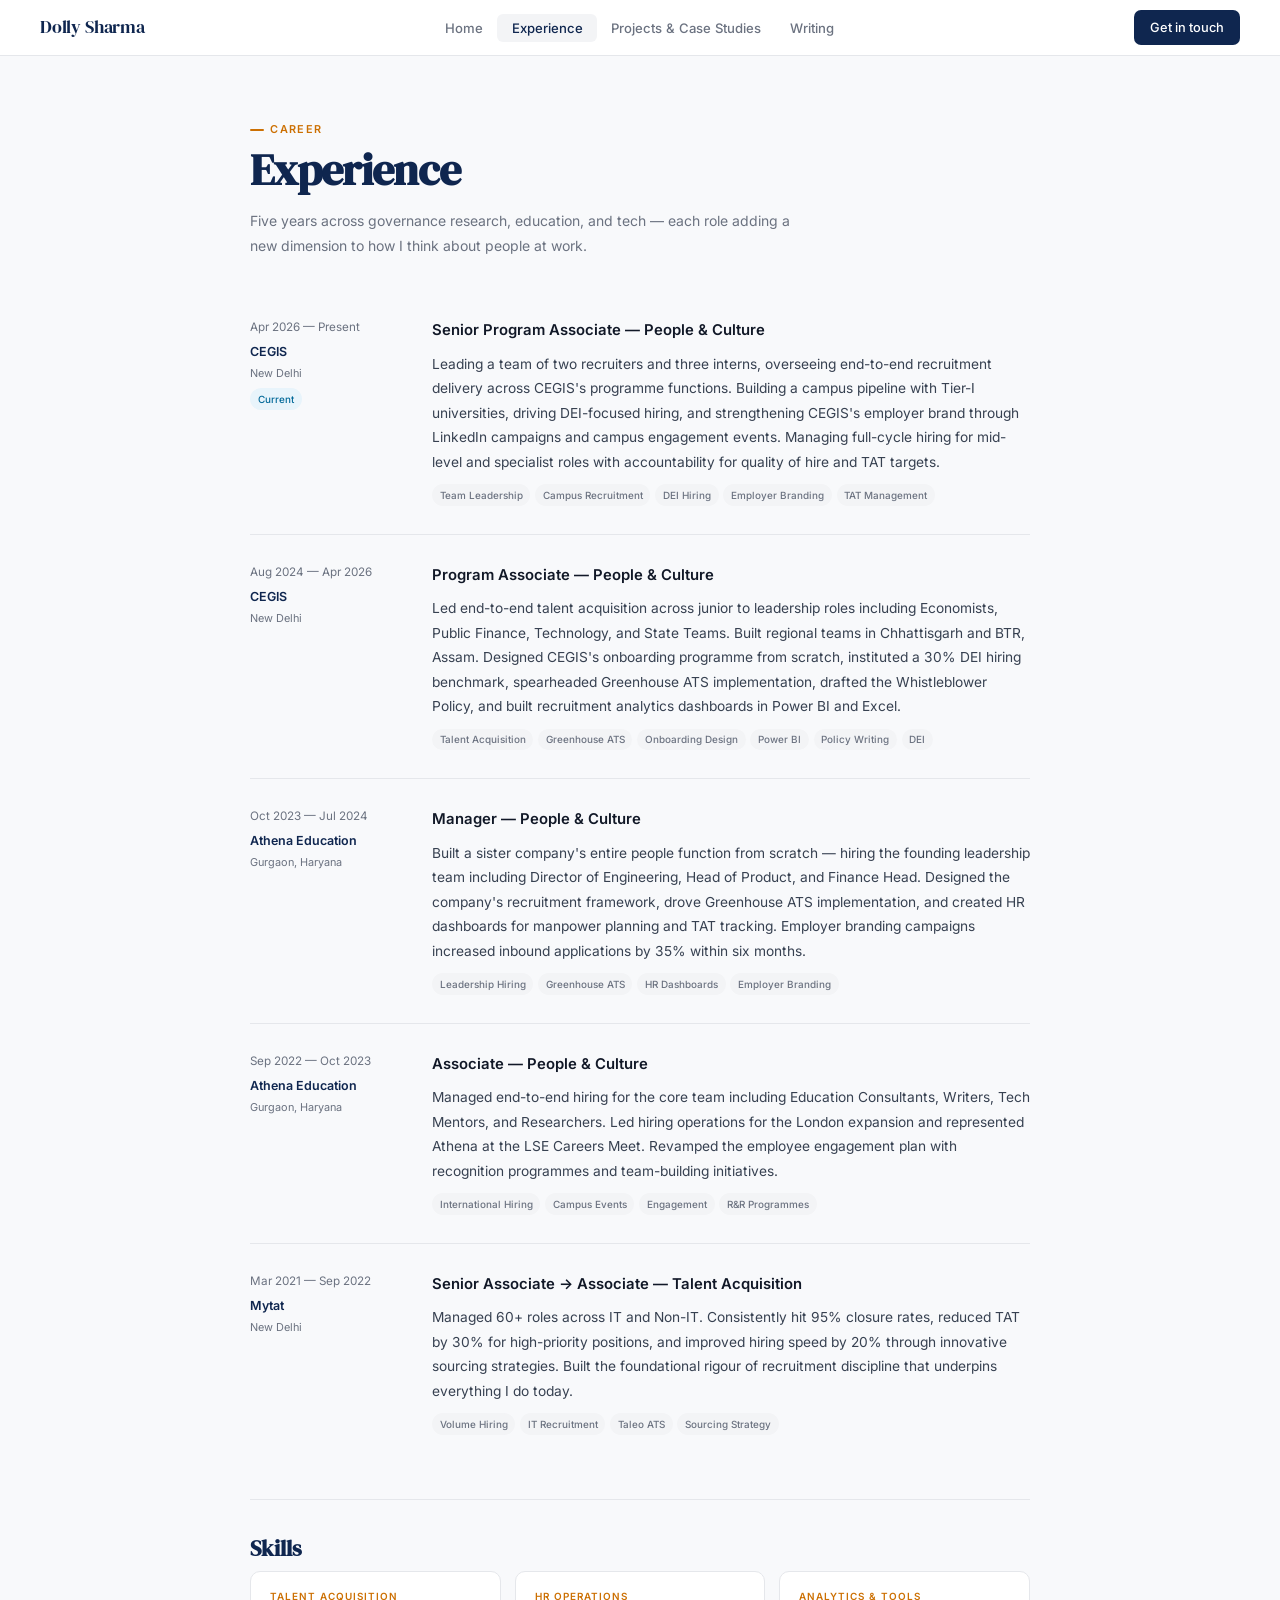
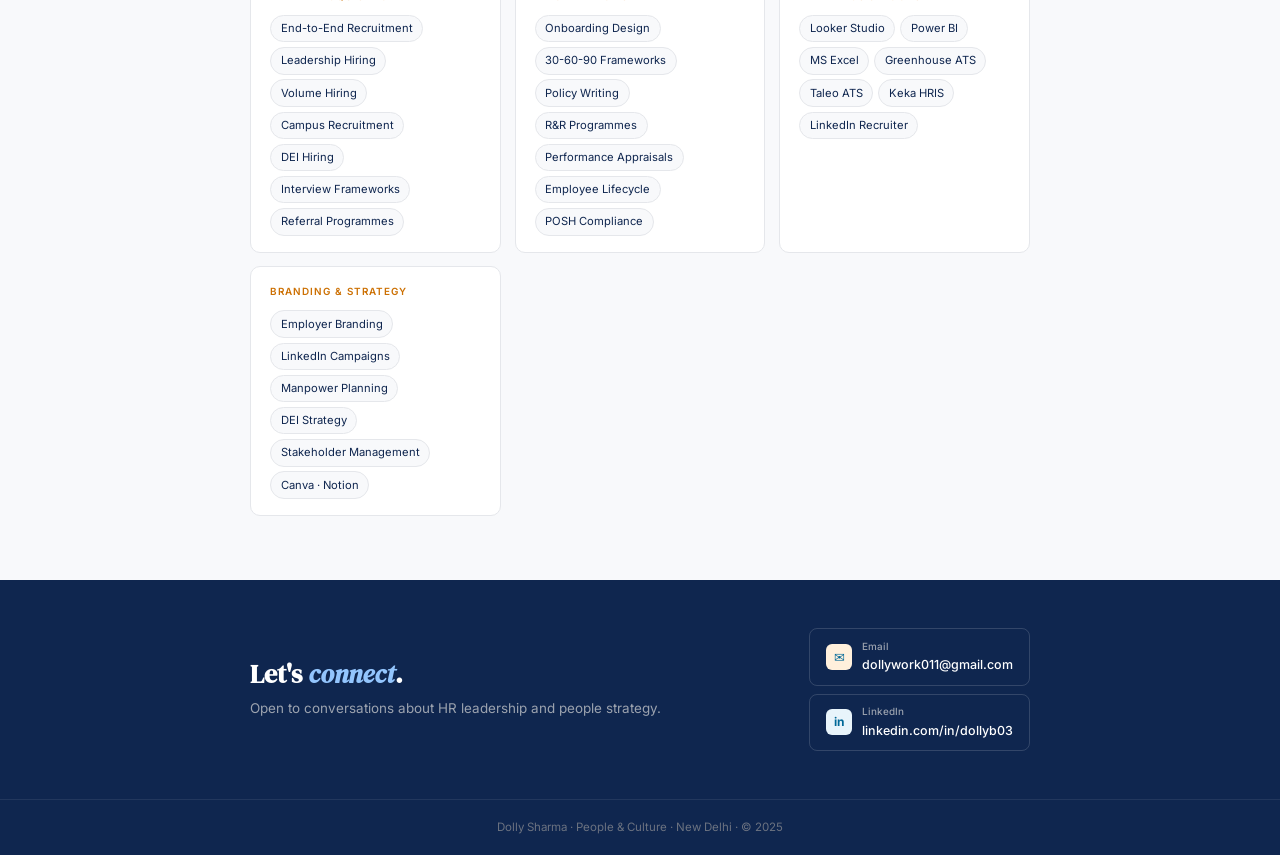
==== experience.html @ c531f2a0 "Add files via upload" ====
<!DOCTYPE html>
<html lang="en">
<head>
<meta charset="UTF-8">
<meta name="viewport" content="width=device-width, initial-scale=1.0">
<title>Experience — Dolly Sharma</title>
<link rel="stylesheet" href="style.css">
</head>
<body>

<nav>
  <a href="index.html" class="nav-logo">Dolly Sharma</a>
  <ul class="nav-links">
    <li><a href="index.html">Home</a></li>
    <li><a href="experience.html" class="active">Experience</a></li>
    <li><a href="projects.html">Projects & Case Studies</a></li>
    <li><a href="writing.html">Writing</a></li>
  </ul>
  <a href="mailto:dollywork011@gmail.com" class="nav-cta">Get in touch</a>
</nav>

<div class="page">

  <p class="s-label">Career</p>
  <h1>Experience</h1>
  <p class="page-sub">Five years across governance research, education, and tech — each role adding a new dimension to how I think about people at work.</p>

  <div class="timeline">

    <div class="tl-item">
      <div>
        <div class="tl-dates">Apr 2026 — Present</div>
        <div class="tl-org">CEGIS</div>
        <div class="tl-loc">New Delhi</div>
        <span class="tl-badge">Current</span>
      </div>
      <div>
        <div class="tl-role">Senior Program Associate — People & Culture</div>
        <p class="tl-para">Leading a team of two recruiters and three interns, overseeing end-to-end recruitment delivery across CEGIS's programme functions. Building a campus pipeline with Tier-I universities, driving DEI-focused hiring, and strengthening CEGIS's employer brand through LinkedIn campaigns and campus engagement events. Managing full-cycle hiring for mid-level and specialist roles with accountability for quality of hire and TAT targets.</p>
        <div class="tl-tags">
          <span class="tl-tag">Team Leadership</span>
          <span class="tl-tag">Campus Recruitment</span>
          <span class="tl-tag">DEI Hiring</span>
          <span class="tl-tag">Employer Branding</span>
          <span class="tl-tag">TAT Management</span>
        </div>
      </div>
    </div>

    <div class="tl-item">
      <div>
        <div class="tl-dates">Aug 2024 — Apr 2026</div>
        <div class="tl-org">CEGIS</div>
        <div class="tl-loc">New Delhi</div>
      </div>
      <div>
        <div class="tl-role">Program Associate — People & Culture</div>
        <p class="tl-para">Led end-to-end talent acquisition across junior to leadership roles including Economists, Public Finance, Technology, and State Teams. Built regional teams in Chhattisgarh and BTR, Assam. Designed CEGIS's onboarding programme from scratch, instituted a 30% DEI hiring benchmark, spearheaded Greenhouse ATS implementation, drafted the Whistleblower Policy, and built recruitment analytics dashboards in Power BI and Excel.</p>
        <div class="tl-tags">
          <span class="tl-tag">Talent Acquisition</span>
          <span class="tl-tag">Greenhouse ATS</span>
          <span class="tl-tag">Onboarding Design</span>
          <span class="tl-tag">Power BI</span>
          <span class="tl-tag">Policy Writing</span>
          <span class="tl-tag">DEI</span>
        </div>
      </div>
    </div>

    <div class="tl-item">
      <div>
        <div class="tl-dates">Oct 2023 — Jul 2024</div>
        <div class="tl-org">Athena Education</div>
        <div class="tl-loc">Gurgaon, Haryana</div>
      </div>
      <div>
        <div class="tl-role">Manager — People & Culture</div>
        <p class="tl-para">Built a sister company's entire people function from scratch — hiring the founding leadership team including Director of Engineering, Head of Product, and Finance Head. Designed the company's recruitment framework, drove Greenhouse ATS implementation, and created HR dashboards for manpower planning and TAT tracking. Employer branding campaigns increased inbound applications by 35% within six months.</p>
        <div class="tl-tags">
          <span class="tl-tag">Leadership Hiring</span>
          <span class="tl-tag">Greenhouse ATS</span>
          <span class="tl-tag">HR Dashboards</span>
          <span class="tl-tag">Employer Branding</span>
        </div>
      </div>
    </div>

    <div class="tl-item">
      <div>
        <div class="tl-dates">Sep 2022 — Oct 2023</div>
        <div class="tl-org">Athena Education</div>
        <div class="tl-loc">Gurgaon, Haryana</div>
      </div>
      <div>
        <div class="tl-role">Associate — People & Culture</div>
        <p class="tl-para">Managed end-to-end hiring for the core team including Education Consultants, Writers, Tech Mentors, and Researchers. Led hiring operations for the London expansion and represented Athena at the LSE Careers Meet. Revamped the employee engagement plan with recognition programmes and team-building initiatives.</p>
        <div class="tl-tags">
          <span class="tl-tag">International Hiring</span>
          <span class="tl-tag">Campus Events</span>
          <span class="tl-tag">Engagement</span>
          <span class="tl-tag">R&R Programmes</span>
        </div>
      </div>
    </div>

    <div class="tl-item">
      <div>
        <div class="tl-dates">Mar 2021 — Sep 2022</div>
        <div class="tl-org">Mytat</div>
        <div class="tl-loc">New Delhi</div>
      </div>
      <div>
        <div class="tl-role">Senior Associate → Associate — Talent Acquisition</div>
        <p class="tl-para">Managed 60+ roles across IT and Non-IT. Consistently hit 95% closure rates, reduced TAT by 30% for high-priority positions, and improved hiring speed by 20% through innovative sourcing strategies. Built the foundational rigour of recruitment discipline that underpins everything I do today.</p>
        <div class="tl-tags">
          <span class="tl-tag">Volume Hiring</span>
          <span class="tl-tag">IT Recruitment</span>
          <span class="tl-tag">Taleo ATS</span>
          <span class="tl-tag">Sourcing Strategy</span>
        </div>
      </div>
    </div>

  </div>

  <hr>

  <h2>Skills</h2>
  <div class="skills-grid">
    <div class="sg">
      <div class="sg-title">Talent Acquisition</div>
      <div class="sg-pills">
        <span class="sg-pill">End-to-End Recruitment</span>
        <span class="sg-pill">Leadership Hiring</span>
        <span class="sg-pill">Volume Hiring</span>
        <span class="sg-pill">Campus Recruitment</span>
        <span class="sg-pill">DEI Hiring</span>
        <span class="sg-pill">Interview Frameworks</span>
        <span class="sg-pill">Referral Programmes</span>
      </div>
    </div>
    <div class="sg">
      <div class="sg-title">HR Operations</div>
      <div class="sg-pills">
        <span class="sg-pill">Onboarding Design</span>
        <span class="sg-pill">30-60-90 Frameworks</span>
        <span class="sg-pill">Policy Writing</span>
        <span class="sg-pill">R&R Programmes</span>
        <span class="sg-pill">Performance Appraisals</span>
        <span class="sg-pill">Employee Lifecycle</span>
        <span class="sg-pill">POSH Compliance</span>
      </div>
    </div>
    <div class="sg">
      <div class="sg-title">Analytics & Tools</div>
      <div class="sg-pills">
        <span class="sg-pill">Looker Studio</span>
        <span class="sg-pill">Power BI</span>
        <span class="sg-pill">MS Excel</span>
        <span class="sg-pill">Greenhouse ATS</span>
        <span class="sg-pill">Taleo ATS</span>
        <span class="sg-pill">Keka HRIS</span>
        <span class="sg-pill">LinkedIn Recruiter</span>
      </div>
    </div>
    <div class="sg">
      <div class="sg-title">Branding & Strategy</div>
      <div class="sg-pills">
        <span class="sg-pill">Employer Branding</span>
        <span class="sg-pill">LinkedIn Campaigns</span>
        <span class="sg-pill">Manpower Planning</span>
        <span class="sg-pill">DEI Strategy</span>
        <span class="sg-pill">Stakeholder Management</span>
        <span class="sg-pill">Canva · Notion</span>
      </div>
    </div>
  </div>

</div>

<div class="cf">
  <div class="cf-inner">
    <div class="cf-left">
      <h2>Let's <em>connect</em>.</h2>
      <p>Open to conversations about HR leadership and people strategy.</p>
    </div>
    <div class="cf-links">
      <a href="mailto:dollywork011@gmail.com" class="cf-link">
        <div class="cf-icon" style="background:#FFF0DC">✉</div>
        <div><div class="cf-label">Email</div><div class="cf-val">dollywork011@gmail.com</div></div>
      </a>
      <a href="https://www.linkedin.com/in/dollyb03/" target="_blank" class="cf-link">
        <div class="cf-icon" style="background:#E8F4FB; color:#006898; font-weight:700; font-size:0.75rem">in</div>
        <div><div class="cf-label">LinkedIn</div><div class="cf-val">linkedin.com/in/dollyb03</div></div>
      </a>
    </div>
  </div>
</div>
<div class="cf-foot">Dolly Sharma · People & Culture · New Delhi · © 2025</div>

</body>
</html>
---- style.css ----
@import url('https://fonts.googleapis.com/css2?family=DM+Serif+Display:ital@0;1&family=Inter:wght@400;500;600&display=swap');

*, *::before, *::after { box-sizing: border-box; margin: 0; padding: 0; }

:root {
  --dark: #0F264F;
  --navy: #006898;
  --orange: #CC7003;
  --cream: #FFF5E8;
  --border: #E5E7EB;
  --bg: #F8F9FB;
  --muted: #6B7280;
  --ink: #111827;
}

html { scroll-behavior: smooth; }

body {
  font-family: 'Inter', sans-serif;
  background: var(--bg);
  color: var(--ink);
  font-size: 15px;
  line-height: 1.7;
  -webkit-font-smoothing: antialiased;
}

/* NAV */
nav {
  background: rgba(255,255,255,0.96);
  backdrop-filter: blur(16px);
  border-bottom: 1px solid var(--border);
  display: flex;
  align-items: center;
  justify-content: space-between;
  padding: 0 2.5rem;
  height: 56px;
  position: sticky;
  top: 0;
  z-index: 100;
}

.nav-logo {
  font-family: 'DM Serif Display', serif;
  font-size: 1.1rem;
  color: var(--dark);
  text-decoration: none;
  letter-spacing: -0.01em;
  flex-shrink: 0;
}

.nav-links {
  display: flex;
  list-style: none;
  gap: 0;
}

.nav-links a {
  font-size: 0.82rem;
  font-weight: 500;
  color: var(--muted);
  text-decoration: none;
  padding: 0.38rem 0.9rem;
  border-radius: 6px;
  transition: all 0.15s;
  white-space: nowrap;
}

.nav-links a:hover,
.nav-links a.active {
  color: var(--dark);
  background: #F3F4F6;
}

.nav-cta {
  font-size: 0.8rem;
  font-weight: 500;
  background: var(--dark);
  color: #fff;
  padding: 0.4rem 1rem;
  border-radius: 7px;
  text-decoration: none;
  transition: background 0.15s;
  white-space: nowrap;
  flex-shrink: 0;
}

.nav-cta:hover { background: var(--navy); }

/* PAGE WRAPPER */
.page { max-width: 860px; margin: 0 auto; padding: 4rem 2.5rem; }

/* LABELS + HEADINGS */
.s-label {
  font-size: 0.68rem;
  font-weight: 600;
  letter-spacing: 0.12em;
  text-transform: uppercase;
  color: var(--orange);
  margin-bottom: 0.4rem;
  display: flex;
  align-items: center;
  gap: 0.4rem;
}

.s-label::before {
  content: '';
  width: 14px;
  height: 2px;
  background: var(--orange);
  border-radius: 2px;
  display: inline-block;
}

h1 {
  font-family: 'DM Serif Display', serif;
  font-size: clamp(2rem, 4.5vw, 2.75rem);
  color: var(--dark);
  line-height: 1.1;
  margin-bottom: 0.85rem;
  letter-spacing: -0.015em;
}

h1 em { font-style: italic; color: var(--navy); }

h2 {
  font-family: 'DM Serif Display', serif;
  font-size: 1.4rem;
  color: var(--dark);
  margin-bottom: 0.5rem;
  line-height: 1.2;
}

h2 em { font-style: italic; color: var(--navy); }

p {
  font-size: 0.9rem;
  color: #374151;
  line-height: 1.8;
  margin-bottom: 0.9rem;
}

p:last-child { margin-bottom: 0; }

a { color: var(--navy); }
a:hover { text-decoration: underline; }

hr {
  border: none;
  border-top: 1px solid var(--border);
  margin: 2.25rem 0;
}

.page-sub {
  font-size: 0.875rem;
  color: var(--muted);
  margin-bottom: 2rem;
  max-width: 560px;
}

/* HOME PAGE */
.home-grid {
  display: grid;
  grid-template-columns: 1fr 160px;
  gap: 2.5rem;
  align-items: start;
  margin-bottom: 2.25rem;
}

.home-photo {
  width: 160px;
  height: 160px;
  border-radius: 12px;
  background: linear-gradient(135deg, #E8F4FB, #D0E8F5);
  border: 1px solid var(--border);
  display: flex;
  align-items: center;
  justify-content: center;
  font-family: 'DM Serif Display', serif;
  font-size: 2.5rem;
  color: var(--navy);
}

.home-stats {
  display: flex;
  gap: 2.5rem;
  flex-wrap: wrap;
  padding-top: 1.5rem;
  border-top: 1px solid var(--border);
  margin-bottom: 1.5rem;
}

.hs-val {
  font-family: 'DM Serif Display', serif;
  font-size: 1.6rem;
  color: var(--dark);
  line-height: 1;
}

.hs-lbl {
  font-size: 0.65rem;
  color: var(--muted);
  font-weight: 500;
  margin-top: 0.15rem;
}

.contact-row {
  display: flex;
  gap: 1.25rem;
  flex-wrap: wrap;
  margin-top: 0.5rem;
}

.contact-row a {
  font-size: 0.82rem;
  color: var(--muted);
  text-decoration: none;
  transition: color 0.15s;
}

.contact-row a:hover { color: var(--navy); text-decoration: none; }

/* EXPERIENCE TIMELINE */
.timeline { display: flex; flex-direction: column; }

.tl-item {
  display: grid;
  grid-template-columns: 150px 1fr;
  gap: 0 2rem;
  padding: 1.75rem 0;
  border-bottom: 1px solid var(--border);
}

.tl-item:last-child { border-bottom: none; }

.tl-dates { font-size: 0.73rem; color: var(--muted); margin-bottom: 0.2rem; }
.tl-org { font-size: 0.78rem; font-weight: 600; color: var(--dark); }
.tl-loc { font-size: 0.68rem; color: var(--muted); margin-top: 0.1rem; }

.tl-badge {
  display: inline-block;
  margin-top: 0.35rem;
  font-size: 0.62rem;
  font-weight: 500;
  color: var(--navy);
  background: #E8F4FB;
  padding: 0.15rem 0.5rem;
  border-radius: 99px;
}

.tl-role {
  font-size: 0.93rem;
  font-weight: 600;
  color: var(--ink);
  margin-bottom: 0.5rem;
}

.tl-para {
  font-size: 0.86rem;
  color: #374151;
  line-height: 1.78;
  margin-bottom: 0.65rem;
}

.tl-tags { display: flex; flex-wrap: wrap; gap: 0.3rem; }

.tl-tag {
  font-size: 0.62rem;
  font-weight: 500;
  background: #F3F4F6;
  color: var(--muted);
  padding: 0.14rem 0.48rem;
  border-radius: 99px;
}

/* SKILLS */
.skills-grid {
  display: grid;
  grid-template-columns: repeat(auto-fit, minmax(190px, 1fr));
  gap: 0.85rem;
}

.sg {
  background: #fff;
  border: 1px solid var(--border);
  border-radius: 10px;
  padding: 1rem 1.2rem;
}

.sg-title {
  font-size: 0.62rem;
  font-weight: 600;
  letter-spacing: 0.1em;
  text-transform: uppercase;
  color: var(--orange);
  margin-bottom: 0.65rem;
}

.sg-pills { display: flex; flex-wrap: wrap; gap: 0.3rem; }

.sg-pill {
  font-size: 0.7rem;
  color: var(--dark);
  background: var(--bg);
  border: 1px solid var(--border);
  padding: 0.2rem 0.6rem;
  border-radius: 99px;
}

/* PROJECT CARD */
.proj-card {
  background: #fff;
  border: 1px solid var(--border);
  border-radius: 13px;
  padding: 1.5rem;
  margin-bottom: 1rem;
  transition: border-color 0.2s, transform 0.18s;
}

.proj-card:hover {
  border-color: var(--navy);
  transform: translateY(-2px);
}

.pc-top {
  display: flex;
  align-items: center;
  justify-content: space-between;
  margin-bottom: 0.7rem;
}

.pc-left { display: flex; align-items: center; gap: 0.75rem; }

.pc-icon {
  width: 40px;
  height: 40px;
  border-radius: 9px;
  background: var(--cream);
  display: flex;
  align-items: center;
  justify-content: center;
  font-size: 1.1rem;
  flex-shrink: 0;
}

.pc-title {
  font-size: 0.93rem;
  font-weight: 600;
  color: var(--ink);
  line-height: 1.35;
}

.pc-status {
  font-size: 0.63rem;
  font-weight: 600;
  padding: 0.18rem 0.58rem;
  border-radius: 99px;
  flex-shrink: 0;
}

.ps-live { background: #EAF3DE; color: #3B6D11; }

.pc-tags { display: flex; flex-wrap: wrap; gap: 0.3rem; margin-bottom: 0.7rem; }

.pc-tag {
  font-size: 0.63rem;
  font-weight: 500;
  background: #F3F4F6;
  color: var(--muted);
  padding: 0.14rem 0.5rem;
  border-radius: 99px;
}

.pc-desc {
  font-size: 0.84rem;
  color: #374151;
  line-height: 1.72;
  margin-bottom: 0.8rem;
}

.pc-metrics {
  display: flex;
  flex-wrap: wrap;
  gap: 0.5rem;
  margin-bottom: 0.8rem;
}

.pc-metric {
  font-size: 0.72rem;
  font-weight: 600;
  color: var(--navy);
  background: #E8F4FB;
  padding: 0.3rem 0.7rem;
  border-radius: 5px;
}

.pc-link {
  display: inline-flex;
  align-items: center;
  gap: 0.35rem;
  font-size: 0.8rem;
  font-weight: 500;
  color: var(--navy);
  text-decoration: none;
  border: 1px solid #B5D4F4;
  padding: 0.38rem 0.9rem;
  border-radius: 6px;
  transition: background 0.15s;
}

.pc-link:hover { background: #E8F4FB; text-decoration: none; }

/* EMPTY PLACEHOLDER */
.empty-section {
  background: #fff;
  border: 1.5px dashed var(--border);
  border-radius: 12px;
  padding: 2.5rem;
  text-align: center;
  margin-bottom: 1rem;
}

.empty-section .e-icon { font-size: 1.75rem; margin-bottom: 0.6rem; }

.empty-section h3 {
  font-size: 0.9rem;
  font-weight: 600;
  color: var(--ink);
  margin-bottom: 0.35rem;
}

.empty-section p { color: var(--muted); font-size: 0.82rem; margin: 0; }

/* ARTICLES */
.art-filters { display: flex; gap: 5px; flex-wrap: wrap; margin-bottom: 1.5rem; }

.af-btn {
  font-size: 0.72rem;
  font-weight: 500;
  padding: 4px 13px;
  border-radius: 99px;
  border: 1px solid var(--border);
  background: transparent;
  color: var(--muted);
  cursor: pointer;
  transition: all 0.15s;
}

.af-btn.active,
.af-btn:hover {
  background: var(--dark);
  color: #fff;
  border-color: var(--dark);
}

.art-item {
  background: #fff;
  border: 1px solid var(--border);
  border-radius: 12px;
  padding: 1.25rem;
  margin-bottom: 0.85rem;
  display: block;
  text-decoration: none;
  color: inherit;
  transition: border-color 0.2s;
}

.art-item:hover { border-color: var(--navy); }

.ai-top {
  display: flex;
  align-items: center;
  justify-content: space-between;
  margin-bottom: 0.4rem;
}

.ai-cat {
  font-size: 0.62rem;
  font-weight: 600;
  letter-spacing: 0.07em;
  text-transform: uppercase;
  color: var(--orange);
}

.ai-platform {
  font-size: 0.62rem;
  font-weight: 500;
  background: #E8F4FB;
  color: var(--navy);
  padding: 0.14rem 0.48rem;
  border-radius: 99px;
}

.art-item h3 {
  font-size: 0.9rem;
  font-weight: 600;
  color: var(--ink);
  line-height: 1.4;
  margin-bottom: 0.3rem;
}

.art-item p {
  font-size: 0.8rem;
  color: var(--muted);
  line-height: 1.65;
  margin-bottom: 0.45rem;
}

.ai-foot {
  display: flex;
  align-items: center;
  justify-content: space-between;
}

.ai-date { font-size: 0.67rem; color: var(--muted); }
.ai-read { font-size: 0.72rem; font-weight: 500; color: var(--navy); }

.art-cta {
  background: var(--cream);
  border: 1px solid #FFD99A;
  border-radius: 10px;
  padding: 1.25rem 1.5rem;
  margin-top: 1rem;
}

.art-cta p { font-size: 0.82rem; color: #633806; font-weight: 500; margin: 0; }

/* CONTACT FOOTER */
.cf { background: var(--dark); }

.cf-inner {
  max-width: 860px;
  margin: 0 auto;
  padding: 3rem 2.5rem;
  display: flex;
  align-items: center;
  justify-content: space-between;
  gap: 2rem;
  flex-wrap: wrap;
}

.cf-left h2 {
  font-family: 'DM Serif Display', serif;
  font-size: 1.6rem;
  color: #fff;
  margin-bottom: 0.35rem;
}

.cf-left h2 em { font-style: italic; color: #93C5FD; }
.cf-left p { font-size: 0.84rem; color: #9CA3AF; }

.cf-links { display: flex; flex-direction: column; gap: 0.5rem; }

.cf-link {
  display: flex;
  align-items: center;
  gap: 0.6rem;
  text-decoration: none;
  padding: 0.55rem 1rem;
  border-radius: 8px;
  border: 1px solid rgba(255,255,255,0.15);
  min-width: 200px;
  transition: all 0.15s;
}

.cf-link:hover {
  background: rgba(255,255,255,0.07);
  border-color: rgba(255,255,255,0.3);
  text-decoration: none;
}

.cf-icon {
  width: 26px;
  height: 26px;
  border-radius: 6px;
  display: flex;
  align-items: center;
  justify-content: center;
  font-size: 0.82rem;
  flex-shrink: 0;
}

.cf-label { font-size: 0.62rem; color: #9CA3AF; font-weight: 500; }
.cf-val { font-size: 0.78rem; color: #fff; font-weight: 500; }

.cf-foot {
  background: var(--dark);
  border-top: 1px solid rgba(255,255,255,0.08);
  text-align: center;
  padding: 1.1rem;
  font-size: 0.72rem;
  color: #6B7280;
}

/* RESPONSIVE */
@media (max-width: 700px) {
  nav { padding: 0 1.25rem; }
  .nav-links { display: none; }
  .page { padding: 2.5rem 1.25rem; }
  .home-grid { grid-template-columns: 1fr; gap: 1.5rem; }
  .home-photo { width: 100px; height: 100px; font-size: 2rem; }
  .tl-item { grid-template-columns: 1fr; gap: 0.4rem; }
  .cf-inner { padding: 2.5rem 1.25rem; }
}
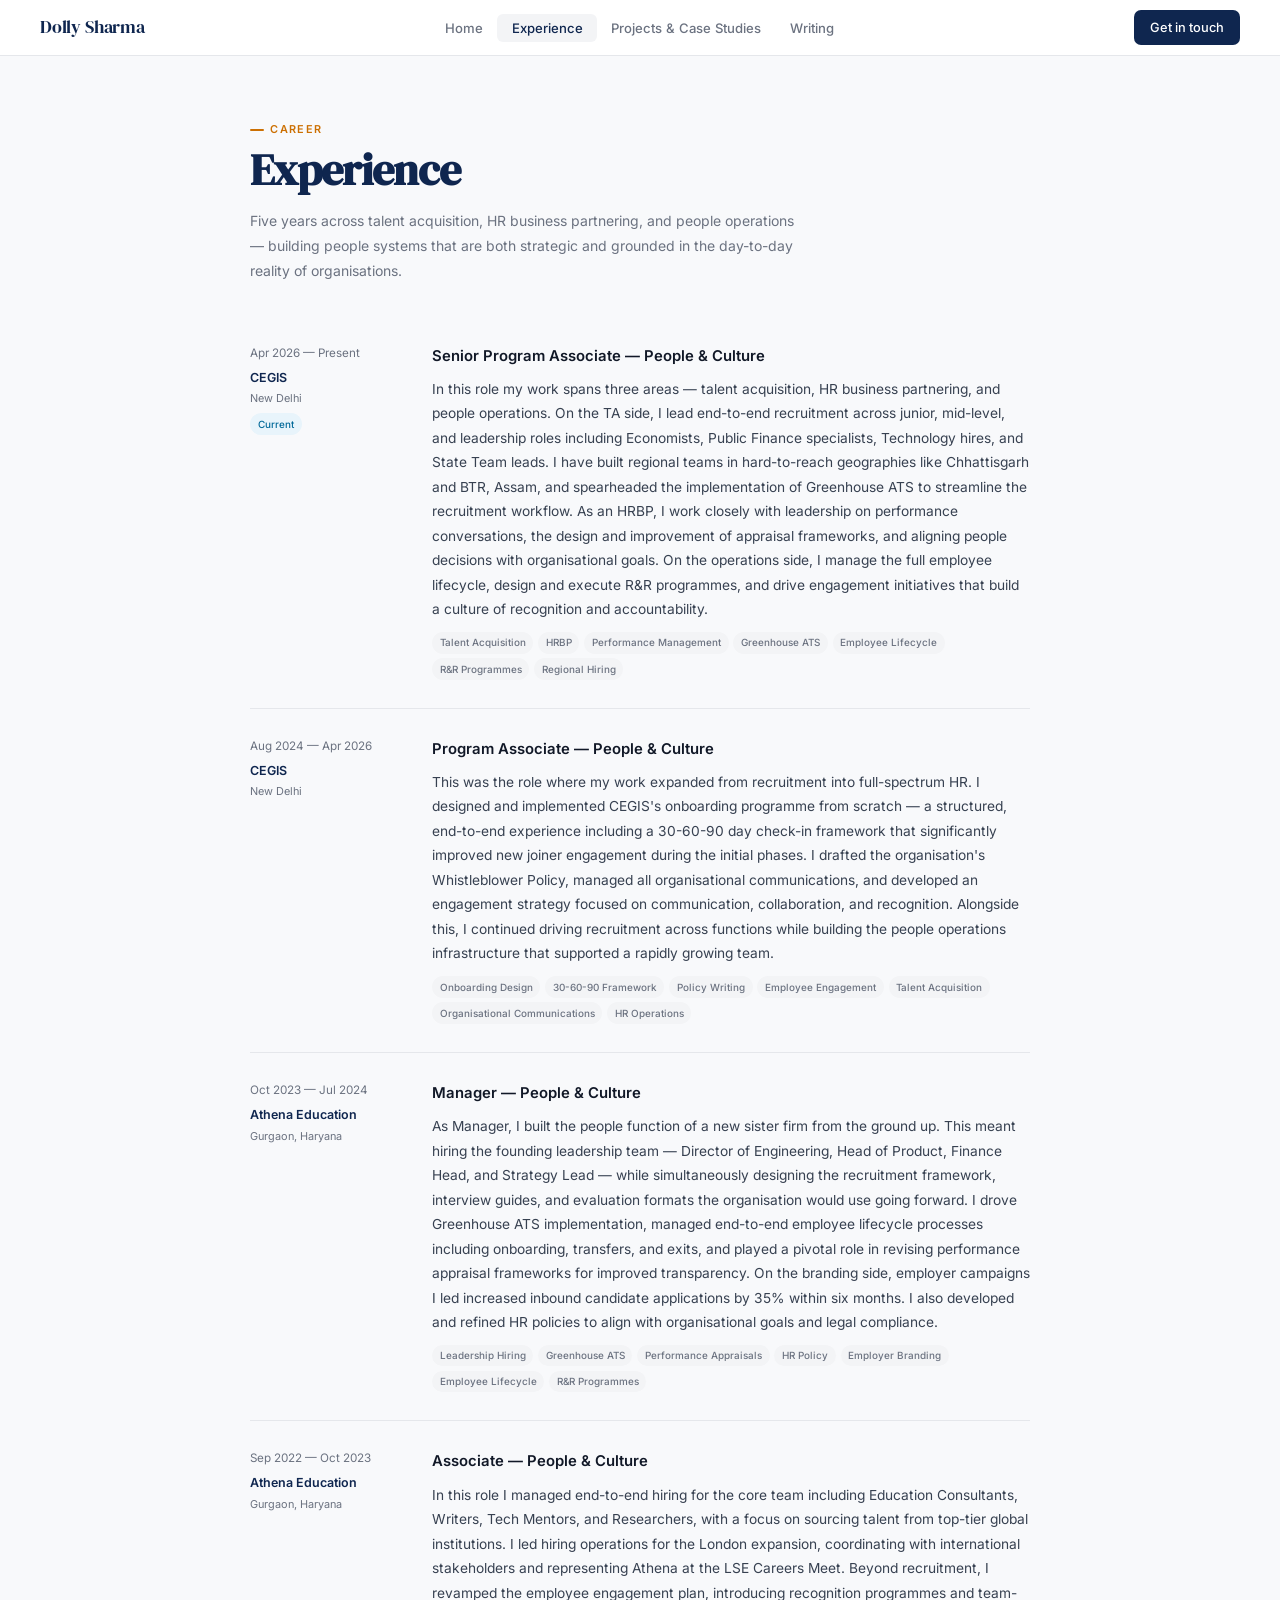
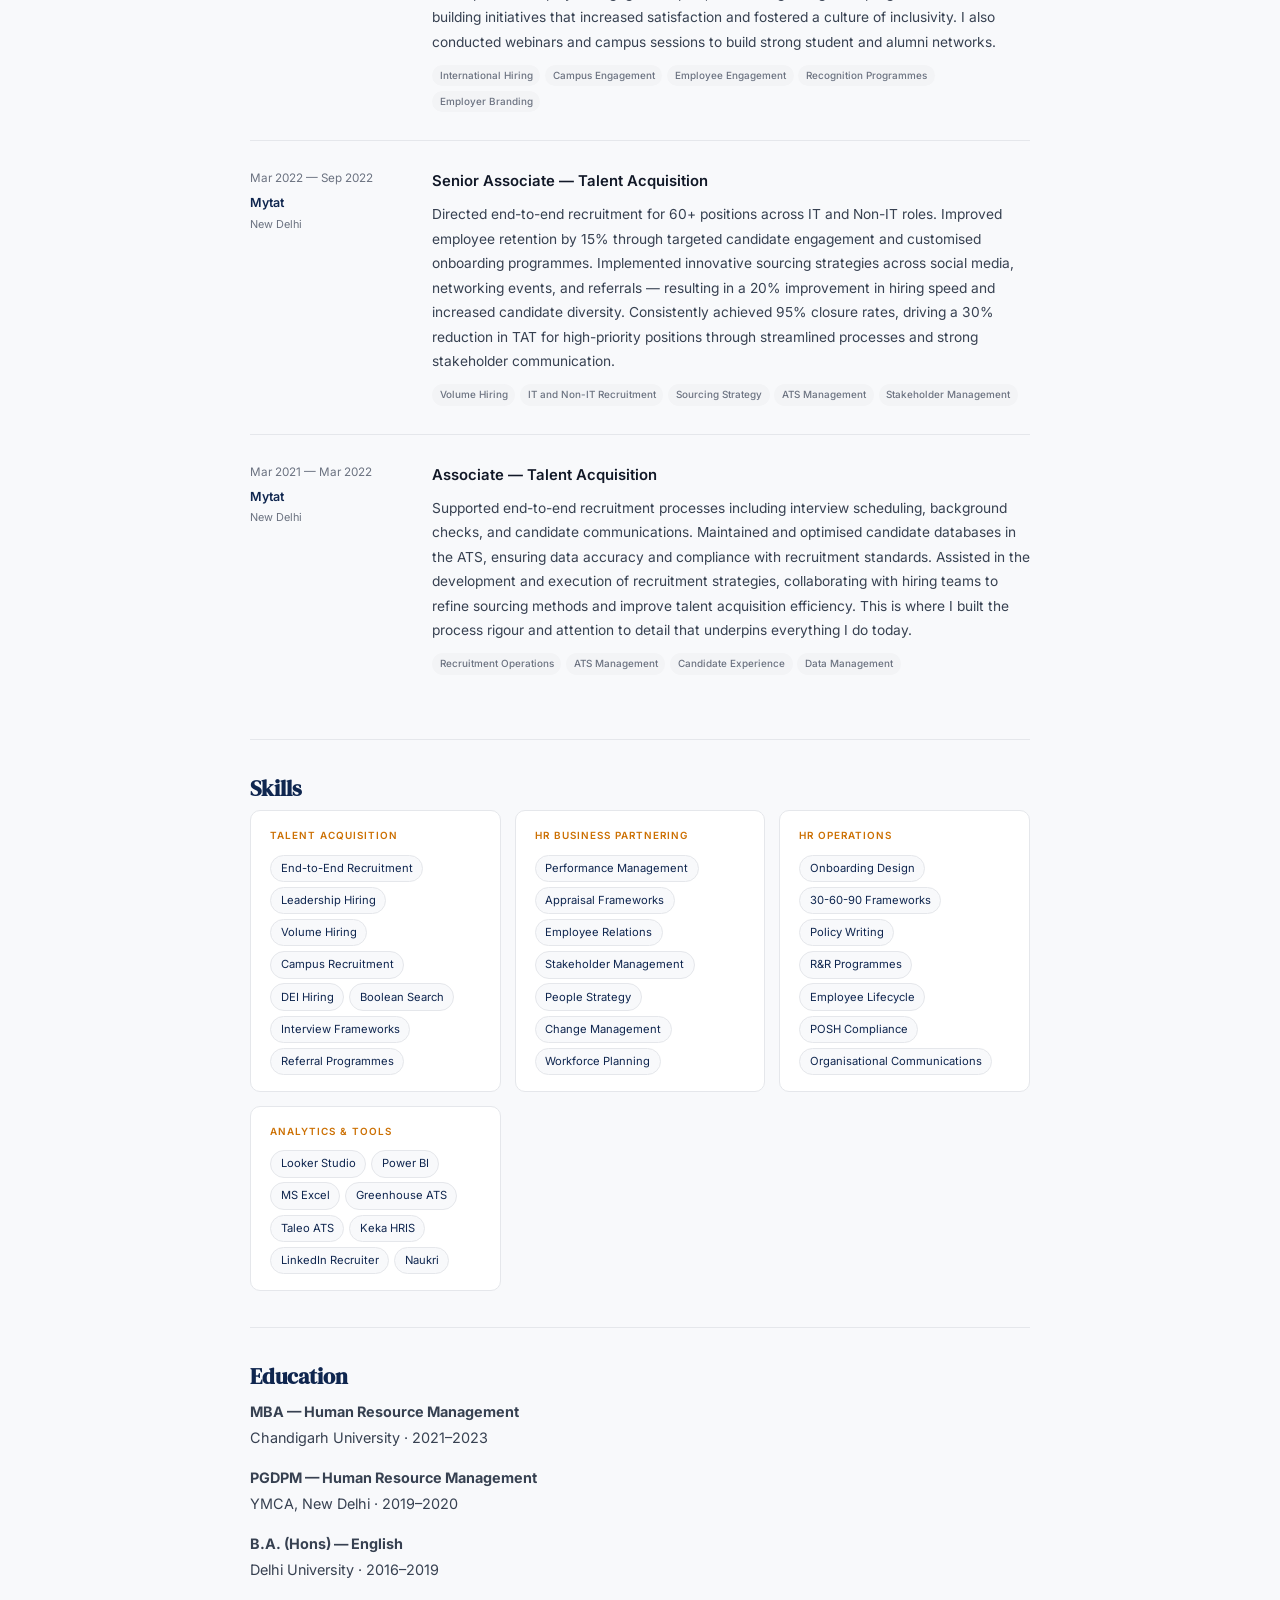
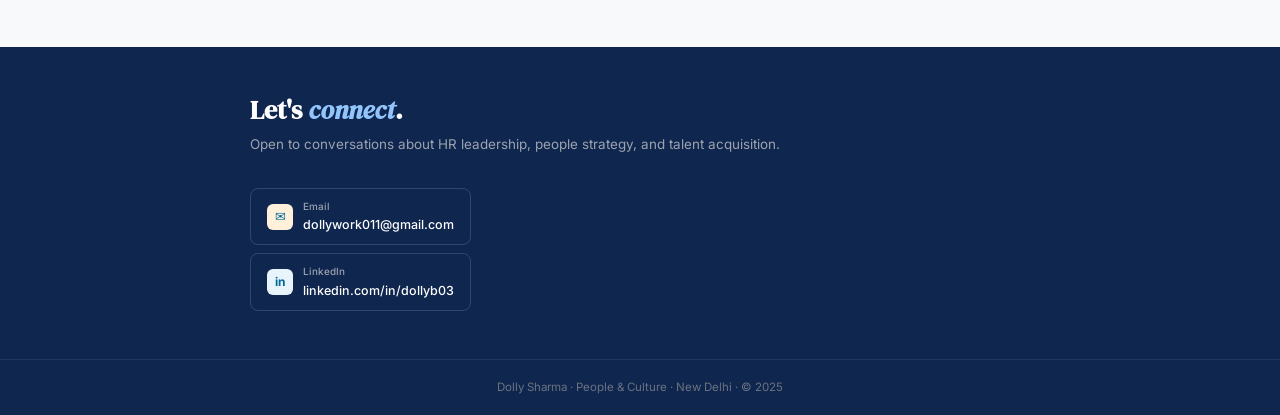
==== commit f92887d1: "Rename experience (1).html to experience.html" ====
--- a/experience.html
+++ b/experience.html
@@ -23,7 +23,7 @@
 
   <p class="s-label">Career</p>
   <h1>Experience</h1>
-  <p class="page-sub">Five years across governance research, education, and tech — each role adding a new dimension to how I think about people at work.</p>
+  <p class="page-sub">Five years across talent acquisition, HR business partnering, and people operations — building people systems that are both strategic and grounded in the day-to-day reality of organisations.</p>
 
   <div class="timeline">
 
@@ -36,13 +36,15 @@
       </div>
       <div>
         <div class="tl-role">Senior Program Associate — People & Culture</div>
-        <p class="tl-para">Leading a team of two recruiters and three interns, overseeing end-to-end recruitment delivery across CEGIS's programme functions. Building a campus pipeline with Tier-I universities, driving DEI-focused hiring, and strengthening CEGIS's employer brand through LinkedIn campaigns and campus engagement events. Managing full-cycle hiring for mid-level and specialist roles with accountability for quality of hire and TAT targets.</p>
-        <div class="tl-tags">
-          <span class="tl-tag">Team Leadership</span>
-          <span class="tl-tag">Campus Recruitment</span>
-          <span class="tl-tag">DEI Hiring</span>
-          <span class="tl-tag">Employer Branding</span>
-          <span class="tl-tag">TAT Management</span>
+        <p class="tl-para">In this role my work spans three areas — talent acquisition, HR business partnering, and people operations. On the TA side, I lead end-to-end recruitment across junior, mid-level, and leadership roles including Economists, Public Finance specialists, Technology hires, and State Team leads. I have built regional teams in hard-to-reach geographies like Chhattisgarh and BTR, Assam, and spearheaded the implementation of Greenhouse ATS to streamline the recruitment workflow. As an HRBP, I work closely with leadership on performance conversations, the design and improvement of appraisal frameworks, and aligning people decisions with organisational goals. On the operations side, I manage the full employee lifecycle, design and execute R&R programmes, and drive engagement initiatives that build a culture of recognition and accountability.</p>
+        <div class="tl-tags">
+          <span class="tl-tag">Talent Acquisition</span>
+          <span class="tl-tag">HRBP</span>
+          <span class="tl-tag">Performance Management</span>
+          <span class="tl-tag">Greenhouse ATS</span>
+          <span class="tl-tag">Employee Lifecycle</span>
+          <span class="tl-tag">R&R Programmes</span>
+          <span class="tl-tag">Regional Hiring</span>
         </div>
       </div>
     </div>
@@ -55,14 +57,15 @@
       </div>
       <div>
         <div class="tl-role">Program Associate — People & Culture</div>
-        <p class="tl-para">Led end-to-end talent acquisition across junior to leadership roles including Economists, Public Finance, Technology, and State Teams. Built regional teams in Chhattisgarh and BTR, Assam. Designed CEGIS's onboarding programme from scratch, instituted a 30% DEI hiring benchmark, spearheaded Greenhouse ATS implementation, drafted the Whistleblower Policy, and built recruitment analytics dashboards in Power BI and Excel.</p>
-        <div class="tl-tags">
+        <p class="tl-para">This was the role where my work expanded from recruitment into full-spectrum HR. I designed and implemented CEGIS's onboarding programme from scratch — a structured, end-to-end experience including a 30-60-90 day check-in framework that significantly improved new joiner engagement during the initial phases. I drafted the organisation's Whistleblower Policy, managed all organisational communications, and developed an engagement strategy focused on communication, collaboration, and recognition. Alongside this, I continued driving recruitment across functions while building the people operations infrastructure that supported a rapidly growing team.</p>
+        <div class="tl-tags">
+          <span class="tl-tag">Onboarding Design</span>
+          <span class="tl-tag">30-60-90 Framework</span>
+          <span class="tl-tag">Policy Writing</span>
+          <span class="tl-tag">Employee Engagement</span>
           <span class="tl-tag">Talent Acquisition</span>
-          <span class="tl-tag">Greenhouse ATS</span>
-          <span class="tl-tag">Onboarding Design</span>
-          <span class="tl-tag">Power BI</span>
-          <span class="tl-tag">Policy Writing</span>
-          <span class="tl-tag">DEI</span>
+          <span class="tl-tag">Organisational Communications</span>
+          <span class="tl-tag">HR Operations</span>
         </div>
       </div>
     </div>
@@ -75,12 +78,15 @@
       </div>
       <div>
         <div class="tl-role">Manager — People & Culture</div>
-        <p class="tl-para">Built a sister company's entire people function from scratch — hiring the founding leadership team including Director of Engineering, Head of Product, and Finance Head. Designed the company's recruitment framework, drove Greenhouse ATS implementation, and created HR dashboards for manpower planning and TAT tracking. Employer branding campaigns increased inbound applications by 35% within six months.</p>
+        <p class="tl-para">As Manager, I built the people function of a new sister firm from the ground up. This meant hiring the founding leadership team — Director of Engineering, Head of Product, Finance Head, and Strategy Lead — while simultaneously designing the recruitment framework, interview guides, and evaluation formats the organisation would use going forward. I drove Greenhouse ATS implementation, managed end-to-end employee lifecycle processes including onboarding, transfers, and exits, and played a pivotal role in revising performance appraisal frameworks for improved transparency. On the branding side, employer campaigns I led increased inbound candidate applications by 35% within six months. I also developed and refined HR policies to align with organisational goals and legal compliance.</p>
         <div class="tl-tags">
           <span class="tl-tag">Leadership Hiring</span>
           <span class="tl-tag">Greenhouse ATS</span>
-          <span class="tl-tag">HR Dashboards</span>
+          <span class="tl-tag">Performance Appraisals</span>
+          <span class="tl-tag">HR Policy</span>
           <span class="tl-tag">Employer Branding</span>
+          <span class="tl-tag">Employee Lifecycle</span>
+          <span class="tl-tag">R&R Programmes</span>
         </div>
       </div>
     </div>
@@ -93,30 +99,50 @@
       </div>
       <div>
         <div class="tl-role">Associate — People & Culture</div>
-        <p class="tl-para">Managed end-to-end hiring for the core team including Education Consultants, Writers, Tech Mentors, and Researchers. Led hiring operations for the London expansion and represented Athena at the LSE Careers Meet. Revamped the employee engagement plan with recognition programmes and team-building initiatives.</p>
+        <p class="tl-para">In this role I managed end-to-end hiring for the core team including Education Consultants, Writers, Tech Mentors, and Researchers, with a focus on sourcing talent from top-tier global institutions. I led hiring operations for the London expansion, coordinating with international stakeholders and representing Athena at the LSE Careers Meet. Beyond recruitment, I revamped the employee engagement plan, introducing recognition programmes and team-building initiatives that increased satisfaction and fostered a culture of inclusivity. I also conducted webinars and campus sessions to build strong student and alumni networks.</p>
         <div class="tl-tags">
           <span class="tl-tag">International Hiring</span>
-          <span class="tl-tag">Campus Events</span>
-          <span class="tl-tag">Engagement</span>
-          <span class="tl-tag">R&R Programmes</span>
-        </div>
-      </div>
-    </div>
-
-    <div class="tl-item">
-      <div>
-        <div class="tl-dates">Mar 2021 — Sep 2022</div>
+          <span class="tl-tag">Campus Engagement</span>
+          <span class="tl-tag">Employee Engagement</span>
+          <span class="tl-tag">Recognition Programmes</span>
+          <span class="tl-tag">Employer Branding</span>
+        </div>
+      </div>
+    </div>
+
+    <div class="tl-item">
+      <div>
+        <div class="tl-dates">Mar 2022 — Sep 2022</div>
         <div class="tl-org">Mytat</div>
         <div class="tl-loc">New Delhi</div>
       </div>
       <div>
-        <div class="tl-role">Senior Associate → Associate — Talent Acquisition</div>
-        <p class="tl-para">Managed 60+ roles across IT and Non-IT. Consistently hit 95% closure rates, reduced TAT by 30% for high-priority positions, and improved hiring speed by 20% through innovative sourcing strategies. Built the foundational rigour of recruitment discipline that underpins everything I do today.</p>
+        <div class="tl-role">Senior Associate — Talent Acquisition</div>
+        <p class="tl-para">Directed end-to-end recruitment for 60+ positions across IT and Non-IT roles. Improved employee retention by 15% through targeted candidate engagement and customised onboarding programmes. Implemented innovative sourcing strategies across social media, networking events, and referrals — resulting in a 20% improvement in hiring speed and increased candidate diversity. Consistently achieved 95% closure rates, driving a 30% reduction in TAT for high-priority positions through streamlined processes and strong stakeholder communication.</p>
         <div class="tl-tags">
           <span class="tl-tag">Volume Hiring</span>
-          <span class="tl-tag">IT Recruitment</span>
-          <span class="tl-tag">Taleo ATS</span>
+          <span class="tl-tag">IT and Non-IT Recruitment</span>
           <span class="tl-tag">Sourcing Strategy</span>
+          <span class="tl-tag">ATS Management</span>
+          <span class="tl-tag">Stakeholder Management</span>
+        </div>
+      </div>
+    </div>
+
+    <div class="tl-item">
+      <div>
+        <div class="tl-dates">Mar 2021 — Mar 2022</div>
+        <div class="tl-org">Mytat</div>
+        <div class="tl-loc">New Delhi</div>
+      </div>
+      <div>
+        <div class="tl-role">Associate — Talent Acquisition</div>
+        <p class="tl-para">Supported end-to-end recruitment processes including interview scheduling, background checks, and candidate communications. Maintained and optimised candidate databases in the ATS, ensuring data accuracy and compliance with recruitment standards. Assisted in the development and execution of recruitment strategies, collaborating with hiring teams to refine sourcing methods and improve talent acquisition efficiency. This is where I built the process rigour and attention to detail that underpins everything I do today.</p>
+        <div class="tl-tags">
+          <span class="tl-tag">Recruitment Operations</span>
+          <span class="tl-tag">ATS Management</span>
+          <span class="tl-tag">Candidate Experience</span>
+          <span class="tl-tag">Data Management</span>
         </div>
       </div>
     </div>
@@ -135,8 +161,21 @@
         <span class="sg-pill">Volume Hiring</span>
         <span class="sg-pill">Campus Recruitment</span>
         <span class="sg-pill">DEI Hiring</span>
+        <span class="sg-pill">Boolean Search</span>
         <span class="sg-pill">Interview Frameworks</span>
         <span class="sg-pill">Referral Programmes</span>
+      </div>
+    </div>
+    <div class="sg">
+      <div class="sg-title">HR Business Partnering</div>
+      <div class="sg-pills">
+        <span class="sg-pill">Performance Management</span>
+        <span class="sg-pill">Appraisal Frameworks</span>
+        <span class="sg-pill">Employee Relations</span>
+        <span class="sg-pill">Stakeholder Management</span>
+        <span class="sg-pill">People Strategy</span>
+        <span class="sg-pill">Change Management</span>
+        <span class="sg-pill">Workforce Planning</span>
       </div>
     </div>
     <div class="sg">
@@ -146,9 +185,9 @@
         <span class="sg-pill">30-60-90 Frameworks</span>
         <span class="sg-pill">Policy Writing</span>
         <span class="sg-pill">R&R Programmes</span>
-        <span class="sg-pill">Performance Appraisals</span>
         <span class="sg-pill">Employee Lifecycle</span>
         <span class="sg-pill">POSH Compliance</span>
+        <span class="sg-pill">Organisational Communications</span>
       </div>
     </div>
     <div class="sg">
@@ -161,20 +200,17 @@
         <span class="sg-pill">Taleo ATS</span>
         <span class="sg-pill">Keka HRIS</span>
         <span class="sg-pill">LinkedIn Recruiter</span>
-      </div>
-    </div>
-    <div class="sg">
-      <div class="sg-title">Branding & Strategy</div>
-      <div class="sg-pills">
-        <span class="sg-pill">Employer Branding</span>
-        <span class="sg-pill">LinkedIn Campaigns</span>
-        <span class="sg-pill">Manpower Planning</span>
-        <span class="sg-pill">DEI Strategy</span>
-        <span class="sg-pill">Stakeholder Management</span>
-        <span class="sg-pill">Canva · Notion</span>
+        <span class="sg-pill">Naukri</span>
       </div>
     </div>
   </div>
+
+  <hr>
+
+  <h2>Education</h2>
+  <p><strong>MBA — Human Resource Management</strong><br>Chandigarh University · 2021–2023</p>
+  <p><strong>PGDPM — Human Resource Management</strong><br>YMCA, New Delhi · 2019–2020</p>
+  <p><strong>B.A. (Hons) — English</strong><br>Delhi University · 2016–2019</p>
 
 </div>
 
@@ -182,7 +218,7 @@
   <div class="cf-inner">
     <div class="cf-left">
       <h2>Let's <em>connect</em>.</h2>
-      <p>Open to conversations about HR leadership and people strategy.</p>
+      <p>Open to conversations about HR leadership, people strategy, and talent acquisition.</p>
     </div>
     <div class="cf-links">
       <a href="mailto:dollywork011@gmail.com" class="cf-link">
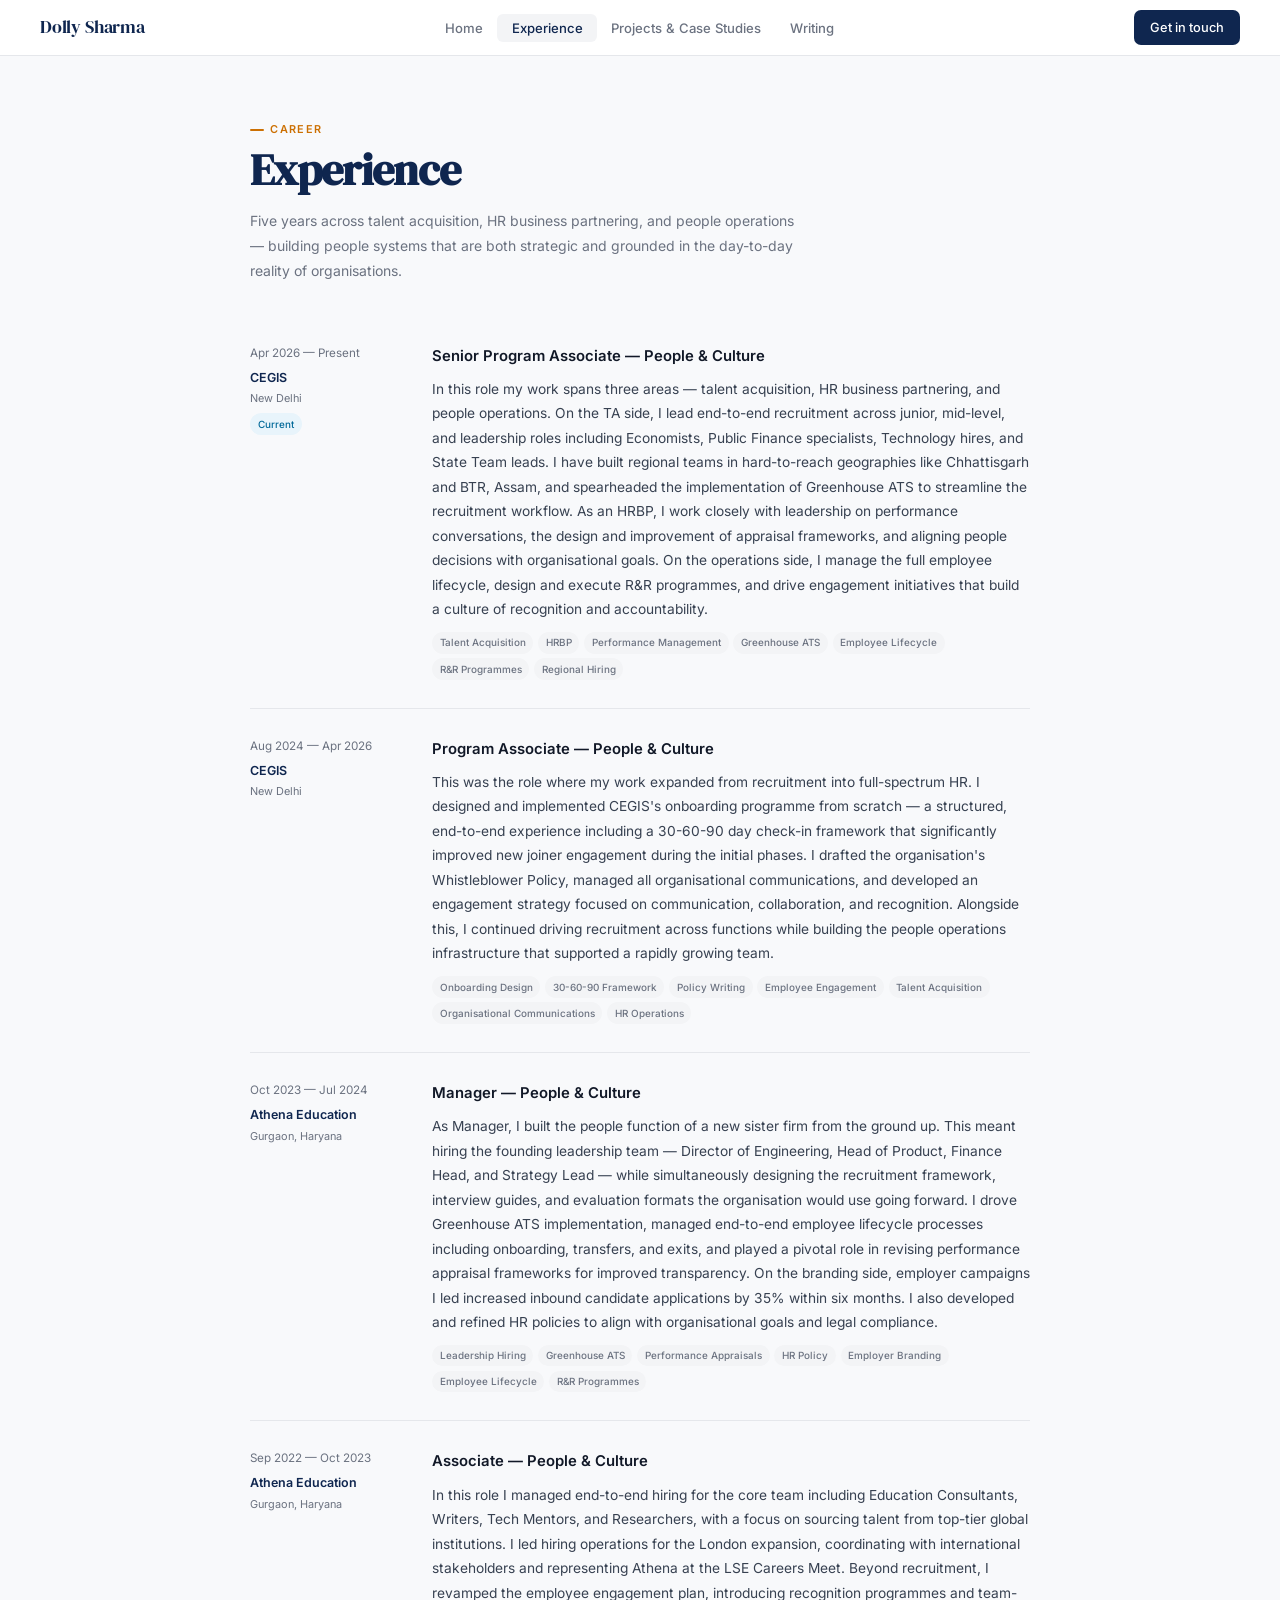
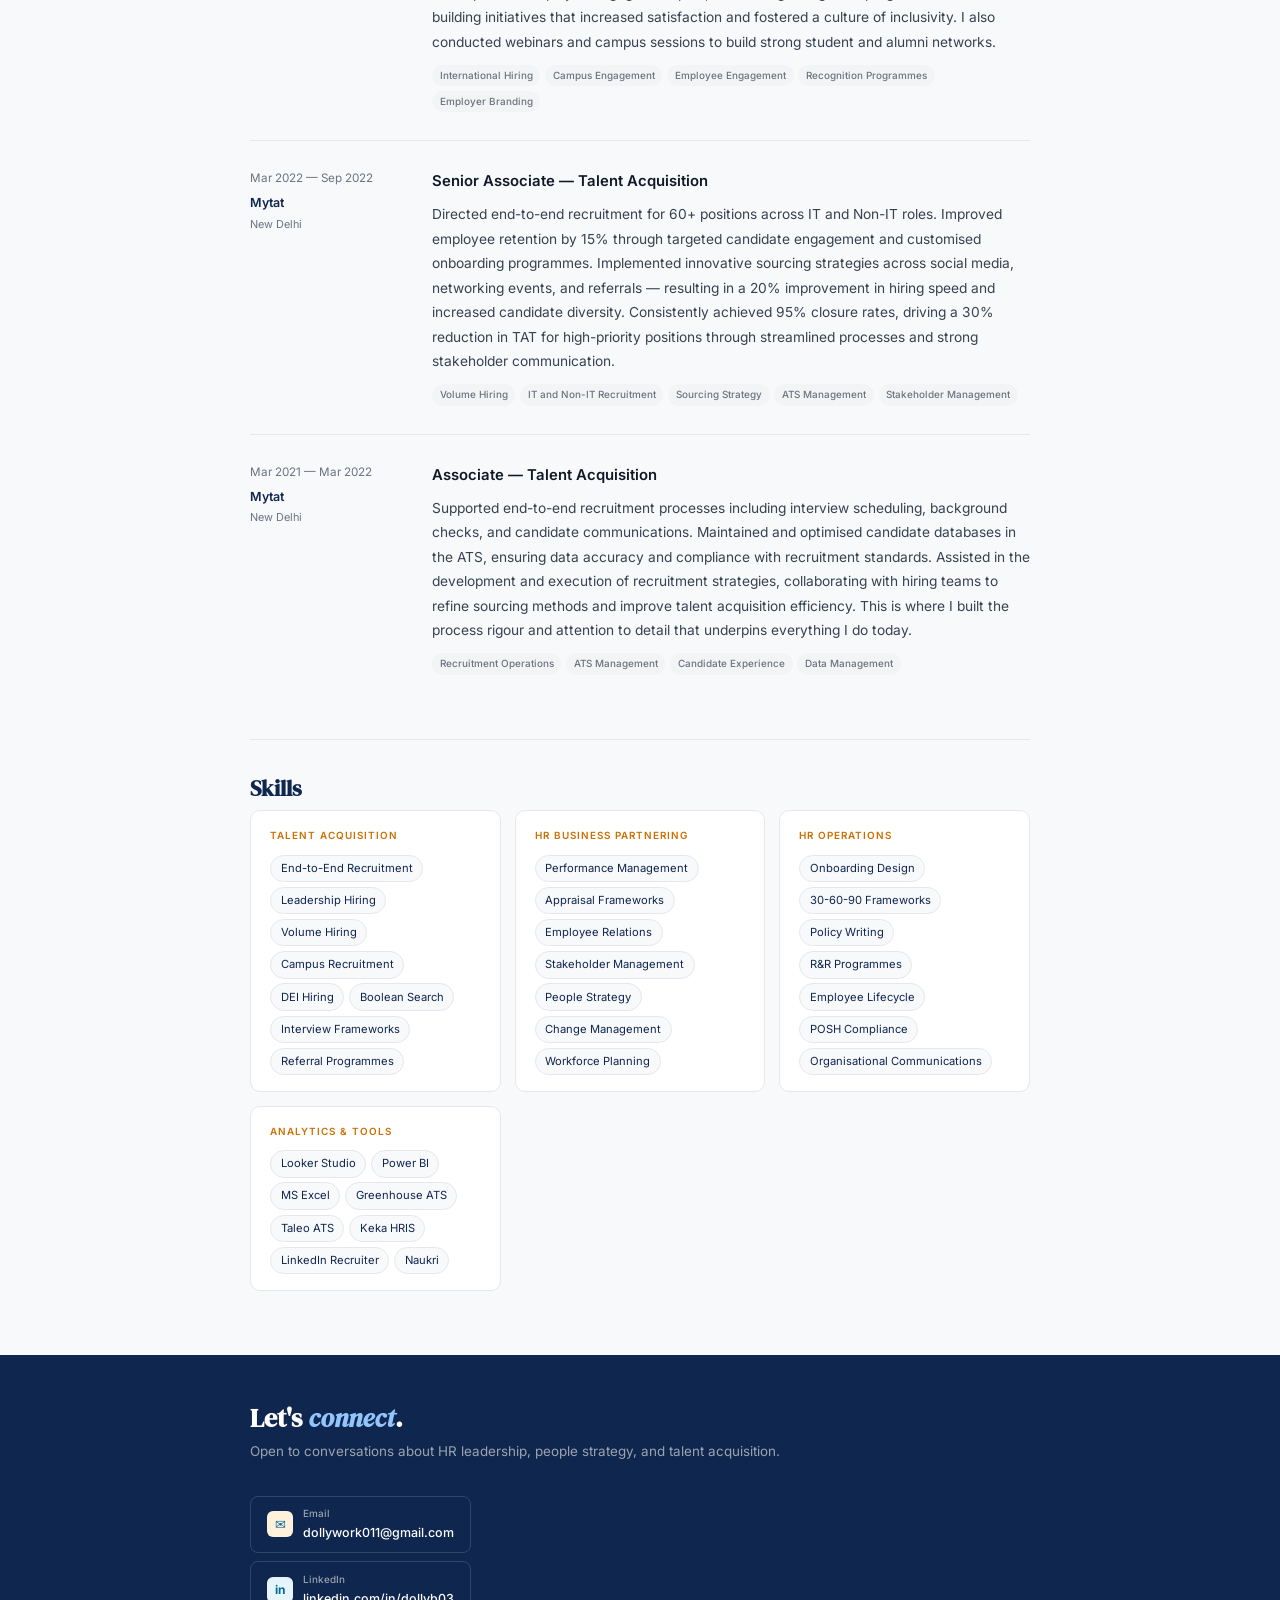
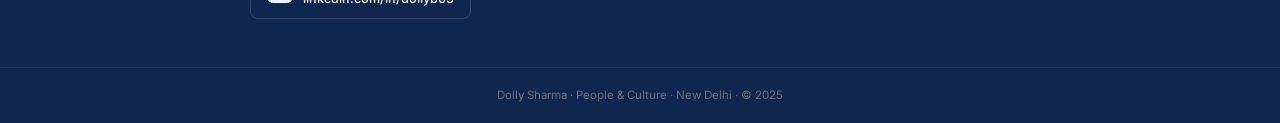
==== commit 80f48380: "Update experience.html" ====
--- a/experience.html
+++ b/experience.html
@@ -205,14 +205,7 @@
     </div>
   </div>
 
-  <hr>
-
-  <h2>Education</h2>
-  <p><strong>MBA — Human Resource Management</strong><br>Chandigarh University · 2021–2023</p>
-  <p><strong>PGDPM — Human Resource Management</strong><br>YMCA, New Delhi · 2019–2020</p>
-  <p><strong>B.A. (Hons) — English</strong><br>Delhi University · 2016–2019</p>
-
-</div>
+ </div>
 
 <div class="cf">
   <div class="cf-inner">
